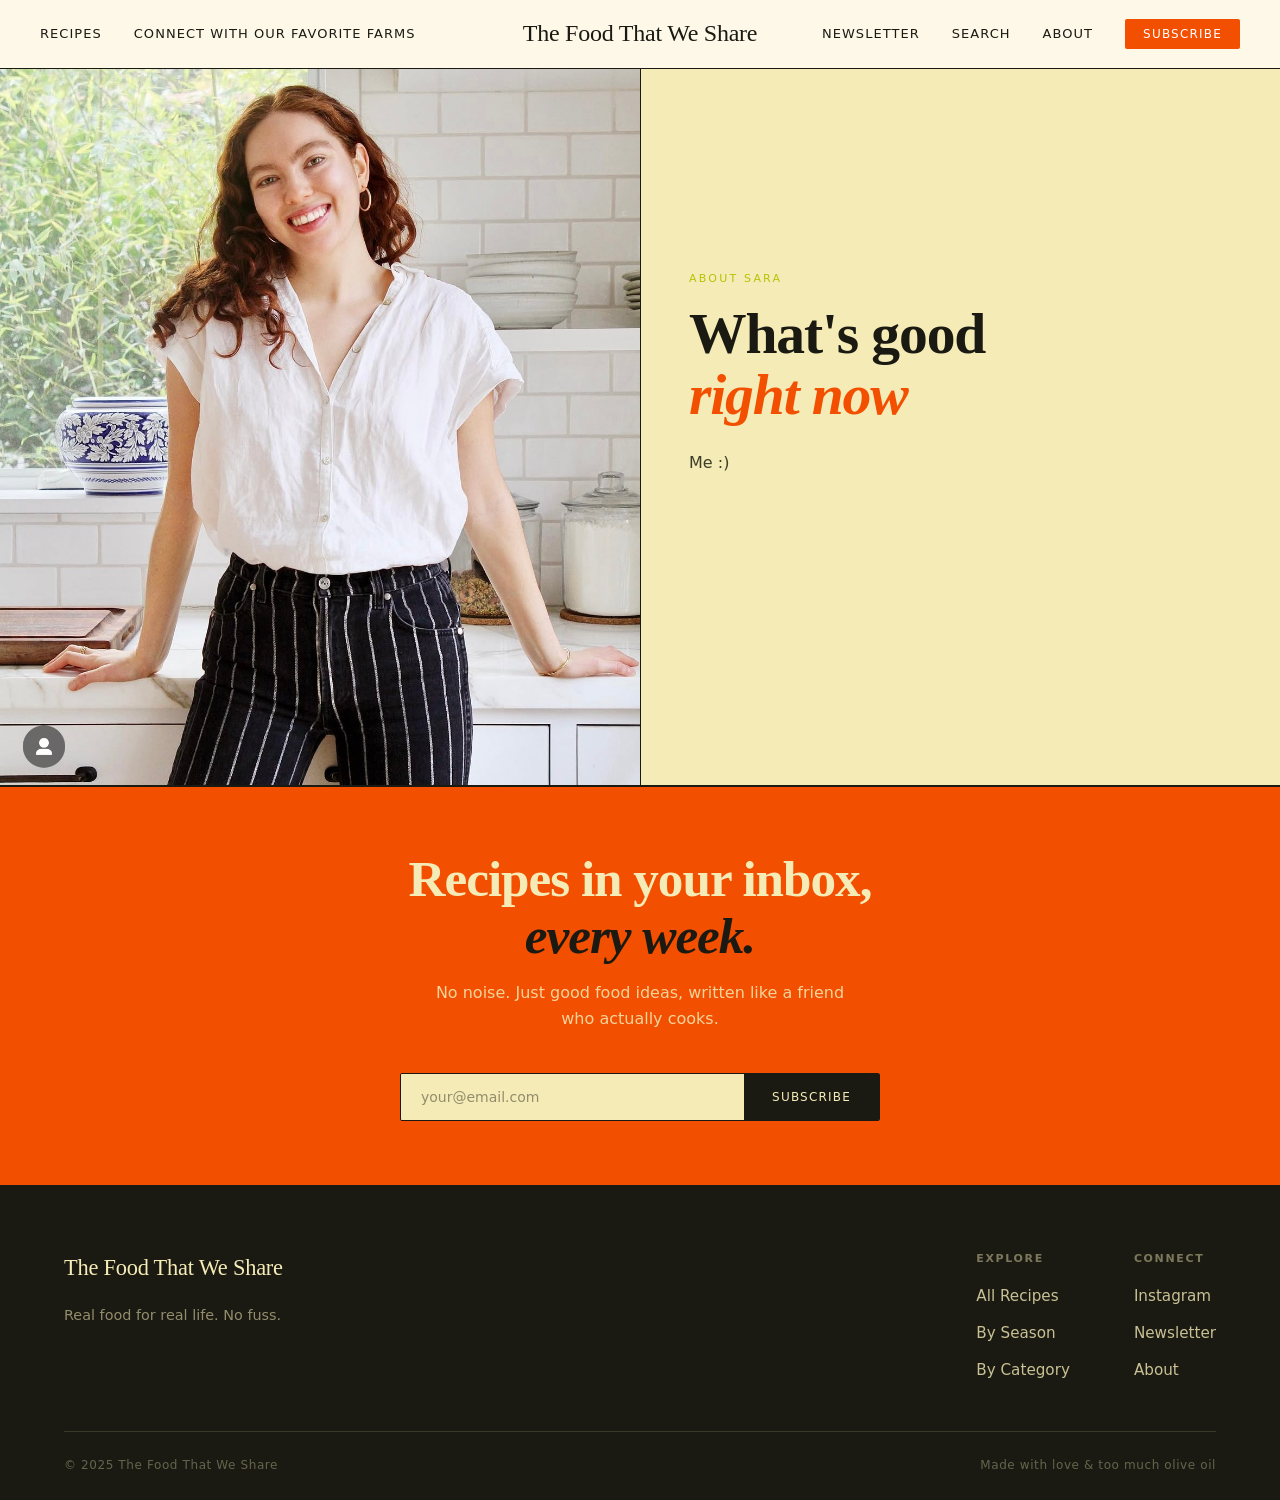
==== about.html @ ee9a9d4e "adding pictures and about page" ====
<!DOCTYPE html>
<html lang="en">
<head>
  <meta charset="UTF-8" />
  <meta name="viewport" content="width=device-width, initial-scale=1.0" />
  <title>The Food That We Share</title>
  <link rel="stylesheet" href="css/style.css" />
  <link rel="preconnect" href="https://fonts.googleapis.com" />
  <link rel="preconnect" href="https://fonts.gstatic.com" crossorigin />
  <link href="https://fonts.googleapis.com/css2?family=Playfair+Display:ital,wght@0,700;0,900;1,700;1,900&family=DM+Sans:wght@300;400;500&display=swap" rel="stylesheet" />
</head>
<body>

  <!-- NAV -->
  <header class="site-header" id="site-header">
    <div class="header-inner">
      <nav class="nav-left">
        <a href="#">Recipes</a>
        <a href="#">Connect with our favorite farms</a>
      </nav>
      <div class="mobile-svg">
        <svg width="24" height="25" viewBox="0 0 24 25" fill="none" xmlns="http://www.w3.org/2000/svg">
          <circle cx="11" cy="11.5" r="8" stroke="#290A08" stroke-width="1.2"></circle>
          <path d="M16.5 17L21.5 22" stroke="#290A08" stroke-width="1.2"></path>
        </svg>
      </div>
      <a href="index.html" class="logo">The Food That We Share</a>
      <nav class="nav-right">
        <a href="#">Newsletter</a>
        <a href="#">Search</a>
        <a href="#">About</a>
        <button class="btn-subscribe">Subscribe</button>
      </nav>
      <button class="burger" id="burger" aria-label="Open menu">
        <span></span><span></span><span></span>
      </button>
    </div>
    <!-- Mobile menu -->
    <div class="mobile-menu" id="mobile-menu">
      <a href="#">Recipes</a>
      <a href="#">Our partners</a>
      <a href="#">Newsletter</a>
      <a href="#">Shop</a>
      <a href="#">About</a>
      <a href="#" class="mobile-subscribe">Subscribe</a>
    </div>
  </header>

  <main>
    <!-- FULL-BLEED BANNER -->
    <section class="banner-split">
      <div class="banner-image">
        <img
          src="photos/about.PNG"
        />
      </div>
      <div class="banner-text">
        <span class="banner-eyebrow">About Sara</span>
        <h2 class="banner-heading">What's good<br /><em>right now</em></h2>
        <p>Me :)</p>
      </div>
    </section>

    <!-- NEWSLETTER BAND -->
    <section class="newsletter-band">
      <h2>Recipes in your inbox,<br /><em>every week.</em></h2>
      <p>No noise. Just good food ideas, written like a friend who actually cooks.</p>
      <div class="newsletter-form">
        <input type="email" placeholder="your@email.com" aria-label="Email address" />
        <button type="button">Subscribe</button>
      </div>
    </section>

  </main>

  <!-- FOOTER -->
  <footer class="site-footer">
    <div class="footer-inner">
      <div class="footer-brand">
        <a href="index.html" class="logo footer-logo">The Food That We Share</a>
        <p>Real food for real life. No fuss.</p>
      </div>
      <nav class="footer-nav">
        <div class="footer-col">
          <strong>Explore</strong>
          <a href="#">All Recipes</a>
          <a href="#">By Season</a>
          <a href="#">By Category</a>
        </div>
        <div class="footer-col">
          <strong>Connect</strong>
          <a href="#">Instagram</a>
          <a href="#">Newsletter</a>
          <a href="#">About</a>
        </div>
      </nav>
    </div>
    <div class="footer-bottom">
      <span>© 2025 The Food That We Share</span>
      <span>Made with love &amp; too much olive oil</span>
    </div>
  </footer>

  <script src="js/main.js"></script>
</body>
</html>
---- css/style.css ----
/* ============================================
   THE HUNGRY TABLE — Main Stylesheet
   ============================================ */

/* --- CSS Variables --- */
:root {
  --cream:   #f5ebb6;
  --green:   #b3c403;
  --orange:  #f34f00;
  --dark:    #1a1a12;
  --mid:     #3d3d28;
  --light:   #fdf8e8;

  --ff-display: 'Garamond', Georgia, serif;
  --ff-body:    'Garamond', system-ui, sans-serif;

  --header-h: 68px;
  --transition: 0.25s ease;
  --radius: 2px;
}

/* --- Reset & Base --- */
*, *::before, *::after { box-sizing: border-box; margin: 0; padding: 0; }

html { scroll-behavior: smooth; }

body {
  background: var(--light);
  color: var(--dark);
  font-family: var(--ff-body);
  font-size: 17px;
  line-height: 1.65;
  -webkit-font-smoothing: antialiased;
  overflow-x: hidden;
}

img { display: block; width: 100%; height: 100%; object-fit: cover; }
a { color: inherit; text-decoration: none; }

/* ============================================
   HEADER / NAV
   ============================================ */
.site-header {
  position: fixed;
  top: 0; left: 0; right: 0;
  z-index: 100;
  background: var(--light);
  border-bottom: 1.5px solid var(--dark);
  transition: background var(--transition), box-shadow var(--transition);
  transform: translateY(-100%);
  transition: transform 0.3s ease;
}

.site-header.scrolled {
  box-shadow: 0 2px 16px rgba(0,0,0,0.08);
}

.header-inner {
  display: grid;
  grid-template-columns: 1fr auto 1fr;
  align-items: center;
  height: var(--header-h);
  padding: 0 2.5rem;
  max-width: 100%;
}

.nav-left, .nav-right {
  display: flex;
  align-items: center;
  gap: 2rem;
}

.mobile-svg {
  display: none;
  flex-direction: column;
  gap: 5px;
  background: none;
  border: none;
  cursor: pointer;
  padding: 4px;
  grid-column: 1;
  justify-self: left;
}

.nav-right { justify-content: flex-end; }

.nav-left a, .nav-right a {
  font-family: var(--ff-body);
  font-size: 13px;
  font-weight: 500;
  letter-spacing: 0.08em;
  text-transform: uppercase;
  color: var(--dark);
  transition: color var(--transition);
}

.nav-left a:hover, .nav-right a:hover { color: var(--orange); }

.logo {
  font-family: var(--ff-display);
  font-size: clamp(1.1rem, 2vw, 1.5rem);
  font-weight: 400;
  color: var(--dark);
  letter-spacing: -0.01em;
  text-align: center;
  white-space: nowrap;
}

.btn-subscribe {
  background: var(--orange);
  color: white;
  border: none;
  font-family: var(--ff-body);
  font-size: 12px;
  font-weight: 500;
  letter-spacing: 0.1em;
  text-transform: uppercase;
  padding: 8px 18px;
  cursor: pointer;
  border-radius: var(--radius);
  transition: background var(--transition), transform var(--transition);
}

.btn-subscribe:hover {
  background: var(--dark);
  transform: translateY(-1px);
}

/* Burger */
.burger {
  display: none;
  flex-direction: column;
  gap: 5px;
  background: none;
  border: none;
  cursor: pointer;
  padding: 4px;
  grid-column: 3;
  justify-self: end;
}

.burger span {
  display: block;
  width: 24px;
  height: 2px;
  background: var(--dark);
  transition: transform var(--transition), opacity var(--transition);
}

.burger.open span:nth-child(1) { transform: translateY(7px) rotate(45deg); }
.burger.open span:nth-child(2) { opacity: 0; }
.burger.open span:nth-child(3) { transform: translateY(-7px) rotate(-45deg); }

/* Mobile menu */
.mobile-menu {
  display: none;
  flex-direction: column;
  padding: 1.5rem 2.5rem 2rem;
  border-top: 1.5px solid var(--dark);
  gap: 1.25rem;
}

.mobile-menu a {
  font-family: var(--ff-body);
  font-size: 14px;
  font-weight: 500;
  letter-spacing: 0.08em;
  text-transform: uppercase;
}

.mobile-menu.open { display: flex; }

.mobile-subscribe {
  margin-top: 0.5rem;
  background: var(--orange);
  color: white !important;
  padding: 10px 20px;
  text-align: center;
  border-radius: var(--radius);
}

/* ============================================
   HERO
   ============================================ */
.hero {
  display: flex;
  flex-direction: column; /* Stacks items vertically so they don't break side-by-side */
  justify-content: flex-end; /* Pushes content to the bottom */
  align-items: center; /* Centers horizontally */
  
  height: 50vh;
  min-height: 100px;
  margin-top: var(--header-h);
  padding-bottom: 5vh; /* Adjust this value to hit the "bottom third" sweet spot */
  padding-top: 10vh;        /* Pushes the H1 down further from the header */
  
  position: relative;
  overflow: hidden;
}

/* .hero-image-wrap {
  position: absolute;
  inset: 0;
}

.hero-img {
  width: 100%;
  height: 100%;
  object-fit: cover;
  transform-origin: center;
  animation: heroZoom 14s ease-out forwards;
}

@keyframes heroZoom {
  from { transform: scale(1.06); }
  to   { transform: scale(1); }
}

.hero-overlay {
  position: absolute;
  inset: 0;
  background: linear-gradient(
    to top,
    rgba(26,26,18,0.78) 0%,
    rgba(26,26,18,0.25) 45%,
    transparent 100%
  );
}

.hero-text {
  position: relative;
  z-index: 2;
  padding: 0 4rem 5rem;
  max-width: 780px;
  animation: fadeUp 0.9s 0.3s ease both;
} */

@keyframes fadeUp {
  from { opacity: 0; transform: translateY(28px); }
  to   { opacity: 1; transform: translateY(0); }
}

/* .hero-label {
  display: inline-block;
  font-family: var(--ff-body);
  font-size: 11px;
  font-weight: 500;
  letter-spacing: 0.2em;
  text-transform: uppercase;
  color: var(--green);
  margin-bottom: 1rem;
} */

.hero-title {
  font-family: var(--ff-display);
  text-align: center;
  font-size: clamp(3rem, 7vw, 6rem);
  line-height: 1.0;
  font-weight: 400;
  color: var(--mid);
  place-items: center;
  height: 100vh;
  margin-bottom: 1.25rem;
}

/* .hero-title em {
  font-style: italic;
  color: var(--green);
} */

/* .hero-desc {
  font-size: 1rem;
  color: rgba(245,235,182,0.82);
  max-width: 500px;
  margin-bottom: 2rem;
  line-height: 1.7;
} */

/* ============================================
   BUTTONS
   ============================================ */
.btn-primary {
  display: inline-block;
  background: var(--orange);
  color: white;
  font-family: var(--ff-body);
  font-size: 13px;
  font-weight: 500;
  letter-spacing: 0.08em;
  text-transform: uppercase;
  padding: 14px 32px;
  border-radius: var(--radius);
  transition: background var(--transition), transform var(--transition);
}

.btn-primary:hover {
  background: var(--green);
  color: var(--dark);
  transform: translateY(-2px);
}

.btn-dark {
  background: var(--dark);
}

.btn-dark:hover {
  background: var(--orange);
  color: white;
}

/* ============================================
   TICKER / MARQUEE
   ============================================ */
.ticker-wrap {
  background: var(--green);
  overflow: hidden;
  border-top: 1.5px solid var(--dark);
  border-bottom: 1.5px solid var(--dark);
  padding: 10px 0;
}

.ticker-track {
  display: flex;
  gap: 0;
  white-space: nowrap;
  animation: ticker 28s linear infinite;
}

.ticker-track span {
  font-family: var(--ff-display);
  font-style: italic;
  font-size: 1rem;
  color: var(--dark);
  padding: 0 2rem;
}

.ticker-track .dot {
  font-style: normal;
  padding: 0;
  font-size: 0.6rem;
  align-self: center;
  opacity: 0.6;
}

@keyframes ticker {
  from { transform: translateX(0); }
  to   { transform: translateX(-50%); }
}

/* ============================================
   SECTION HEADERS
   ============================================ */
.section-header {
  display: flex;
  align-items: baseline;
  justify-content: space-between;
  padding: 0 0 2rem;
}

.section-title {
  font-family: var(--ff-display);
  font-size: clamp(2.2rem, 4vw, 3.5rem);
  font-weight: 300;
  font-style: italic;
  color: var(--dark);
  letter-spacing: 0.05em;
}

.see-all {
  font-size: 13px;
  font-weight: 500;
  letter-spacing: 0.08em;
  text-transform: uppercase;
  color: var(--orange);
  transition: color var(--transition);
}

.see-all:hover { color: var(--dark); }

/* ============================================
   FEATURED GRID
   ============================================ */
.featured-grid {
  padding: 5rem 4rem;
  max-width: 100%;
}

.grid-layout {
  display: grid;
  grid-template-columns: 3fr 2fr;
  gap: 2px;
  border: 1.5px solid var(--dark);
}

/* Cards — shared */
.card {
  position: relative;
  overflow: hidden;
  background: var(--cream);
}

.card-img-link {
  display: block;
  overflow: hidden;
}

.card-img {
  transition: transform 0.6s cubic-bezier(0.25,0.46,0.45,0.94);
}

.card-img-link:hover .card-img {
  transform: scale(1.04);
}

.card-body {
  padding: 1.5rem;
}

.card-tag {
  display: inline-block;
  font-size: 11px;
  font-weight: 500;
  letter-spacing: 0.15em;
  text-transform: uppercase;
  color: var(--orange);
  margin-bottom: 0.6rem;
}

.card-title {
  font-family: var(--ff-display);
  font-weight: 700;
  color: var(--dark);
  line-height: 1.2;
}

.card-title a:hover { color: var(--orange); }

.card-desc {
  font-size: 0.9rem;
  color: var(--mid);
  margin-top: 0.6rem;
  line-height: 1.65;
}

/* Big card */
.card--big .card-img-link {
  height: 520px;
}

.card--big .card-title {
  font-size: clamp(1.3rem, 2.2vw, 1.9rem);
}

/* Small cards column */
.small-cards {
  display: flex;
  flex-direction: column;
  gap: 0;
  border-left: 1.5px solid var(--dark);
}

.card--small {
  flex: 1;
  display: flex;
  flex-direction: row;
  border-bottom: 1.5px solid var(--dark);
}

.card--small:last-child { border-bottom: none; }

.card--small .card-img-link {
  width: 130px;
  min-width: 130px;
  height: auto;
  flex-shrink: 0;
}

.card--small .card-body {
  padding: 1.25rem;
  display: flex;
  flex-direction: column;
  justify-content: center;
}

.card--small .card-title {
  font-size: 1rem;
}

/* ============================================
   BANNER SPLIT
   ============================================ */
.banner-split {
  display: grid;
  grid-template-columns: 1fr 1fr;
  min-height: 520px;
  border-top: 1.5px solid var(--dark);
  border-bottom: 1.5px solid var(--dark);
}

.banner-image {
  overflow: hidden;
}

.banner-image img {
  height: 100%;
  transition: transform 0.8s ease;
}

.banner-split:hover .banner-image img {
  transform: scale(1.03);
}

.banner-text {
  background: var(--cream);
  padding: 5rem;
  display: flex;
  flex-direction: column;
  justify-content: center;
  border-left: 1.5px solid var(--dark);
}

.banner-eyebrow {
  font-size: 11px;
  font-weight: 500;
  letter-spacing: 0.2em;
  text-transform: uppercase;
  color: var(--green);
  margin-bottom: 1rem;
}

.banner-heading {
  font-family: var(--ff-display);
  font-size: clamp(2.5rem, 4.5vw, 4rem);
  font-weight: 900;
  line-height: 1.05;
  letter-spacing: -0.02em;
  color: var(--dark);
  margin-bottom: 1.5rem;
}

.banner-heading em {
  font-style: italic;
  color: var(--orange);
}

.banner-text p {
  font-size: 1rem;
  color: var(--mid);
  max-width: 400px;
  margin-bottom: 2.5rem;
  line-height: 1.7;
}

/* ============================================
   MORE RECIPES ROW
   ============================================ */
.more-recipes {
  padding: 5rem 4rem;
}

.row-cards {
  display: grid;
  grid-template-columns: repeat(4, 1fr);
  gap: 0;
  border: 1.5px solid var(--dark);
}

.row-card {
  padding: 0 0 1.5rem;
  border-right: 1.5px solid var(--dark);
  overflow: hidden;
}

.row-card:last-child { border-right: none; }

.row-card-img-wrap {
  height: 280px;
  overflow: hidden;
  margin-bottom: 1.25rem;
}

.row-card-img-wrap img {
  transition: transform 0.6s cubic-bezier(0.25,0.46,0.45,0.94);
}

.row-card:hover .row-card-img-wrap img { transform: scale(1.05); }

.row-card .card-tag {
  display: block;
  padding: 0 1.25rem 0.4rem;
}

.row-card-title {
  font-family: var(--ff-display);
  font-size: 1.1rem;
  font-weight: 700;
  line-height: 1.25;
  padding: 0 1.25rem;
}

.row-card-title a:hover { color: var(--orange); }

/* ============================================
   NEWSLETTER BAND
   ============================================ */
.newsletter-band {
  background: var(--orange);
  padding: 6rem 4rem;
  text-align: center;
  border-top: 1.5px solid var(--dark);
  border-bottom: 1.5px solid var(--dark);
}

.newsletter-band h2 {
  font-family: var(--ff-display);
  font-size: clamp(2rem, 4vw, 3.5rem);
  font-weight: 900;
  line-height: 1.1;
  color: var(--cream);
  letter-spacing: -0.02em;
  margin-bottom: 1rem;
}

.newsletter-band h2 em {
  color: var(--dark);
}

.newsletter-band p {
  color: rgba(245,235,182,0.85);
  max-width: 440px;
  margin: 0 auto 2.5rem;
  font-size: 1rem;
}

.newsletter-form {
  display: flex;
  justify-content: center;
  gap: 0;
  max-width: 480px;
  margin: 0 auto;
  border: 1.5px solid var(--dark);
  border-radius: var(--radius);
  overflow: hidden;
}

.newsletter-form input {
  flex: 1;
  padding: 15px 20px;
  font-family: var(--ff-body);
  font-size: 14px;
  background: var(--cream);
  border: none;
  outline: none;
  color: var(--dark);
}

.newsletter-form input::placeholder { color: rgba(26,26,18,0.45); }

.newsletter-form button {
  background: var(--dark);
  color: var(--cream);
  border: none;
  font-family: var(--ff-body);
  font-size: 12px;
  font-weight: 500;
  letter-spacing: 0.1em;
  text-transform: uppercase;
  padding: 0 28px;
  cursor: pointer;
  transition: background var(--transition);
  white-space: nowrap;
}

.newsletter-form button:hover { background: var(--green); color: var(--dark); }

/* ============================================
   FOOTER
   ============================================ */
.site-footer {
  background: var(--dark);
  color: var(--cream);
  padding: 4rem 4rem 0;
}

.footer-inner {
  display: flex;
  justify-content: space-between;
  align-items: flex-start;
  padding-bottom: 3rem;
  border-bottom: 1px solid rgba(245,235,182,0.15);
  gap: 3rem;
}

.footer-logo {
  font-size: 1.4rem;
  display: block;
  margin-bottom: 1rem;
  color: var(--cream) !important;
}

.footer-brand p {
  font-size: 0.9rem;
  opacity: 0.55;
  max-width: 220px;
  line-height: 1.7;
}

.footer-nav {
  display: flex;
  gap: 4rem;
}

.footer-col {
  display: flex;
  flex-direction: column;
  gap: 0.75rem;
}

.footer-col strong {
  font-size: 11px;
  letter-spacing: 0.15em;
  text-transform: uppercase;
  opacity: 0.45;
  margin-bottom: 0.25rem;
}

.footer-col a {
  font-size: 0.95rem;
  opacity: 0.8;
  transition: opacity var(--transition), color var(--transition);
}

.footer-col a:hover { opacity: 1; color: var(--green); }

.footer-bottom {
  display: flex;
  justify-content: space-between;
  padding: 1.5rem 0;
  font-size: 12px;
  opacity: 0.35;
  letter-spacing: 0.05em;
}

/* ============================================
   RESPONSIVE
   ============================================ */
@media (max-width: 1300px) {
  .featured-grid { padding: 4rem 2rem; }
  .more-recipes, .newsletter-band { padding: 4rem 2rem; }
  .banner-text { padding: 3rem; }
  .row-cards { grid-template-columns: repeat(2, 1fr); }
  .row-card:nth-child(2) { border-right: none; }
  .row-card:nth-child(3) { border-top: 1.5px solid var(--dark); }
  .row-card:nth-child(4) { border-top: 1.5px solid var(--dark); }
}

@media (max-width: 1200px) {
  :root { --header-h: 60px; }

  .nav-left, .nav-right { display: none; }
  .burger { display: flex; }

  .mobile-svg {
    display: flex;
  }

  .header-inner {
    grid-template-columns: auto 1fr auto;
    padding: 0 1.5rem;
  }

  .logo { grid-column: 2; display:flex; justify-content: center; align-items: center; }

  .grid-layout { grid-template-columns: 1fr; }
  .small-cards { border-left: none; border-top: 1.5px solid var(--dark); }
  .card--small { flex-direction: column; border-right: none; }
  .card--small .card-img-link { width: 100%; height: 200px; }

  .banner-split { grid-template-columns: 1fr; }
  .banner-image { height: 360px; }
  .banner-text { border-left: none; border-top: 1.5px solid var(--dark); padding: 3rem 2rem; }

  .hero-text { padding: 0 2rem 4rem; }
  .featured-grid { padding: 3rem 1.5rem; }
  .more-recipes { padding: 3rem 1.5rem; }
  .newsletter-band { padding: 4rem 1.5rem; }
  .site-footer { padding: 3rem 1.5rem 0; }
  .footer-inner { flex-direction: column; gap: 2rem; }
}

@media (max-width: 600px) {
  .row-cards { grid-template-columns: 1fr; }
  .row-card { border-right: none; border-bottom: 1.5px solid var(--dark); }
  .row-card:last-child { border-bottom: none; }
  .row-card:nth-child(n) { border-top: none; border-right: none; }
  .newsletter-form { flex-direction: column; }
  .newsletter-form button { padding: 14px; }
  .footer-nav { flex-direction: column; gap: 2rem; }
  .footer-bottom { flex-direction: column; gap: 0.5rem; }
}

/* Print recipe */
@media print {
  .site-header, .site-footer, .more-recipes, .btn-print { display: none !important; }
  .recipe-main { margin-top: 0; }
}
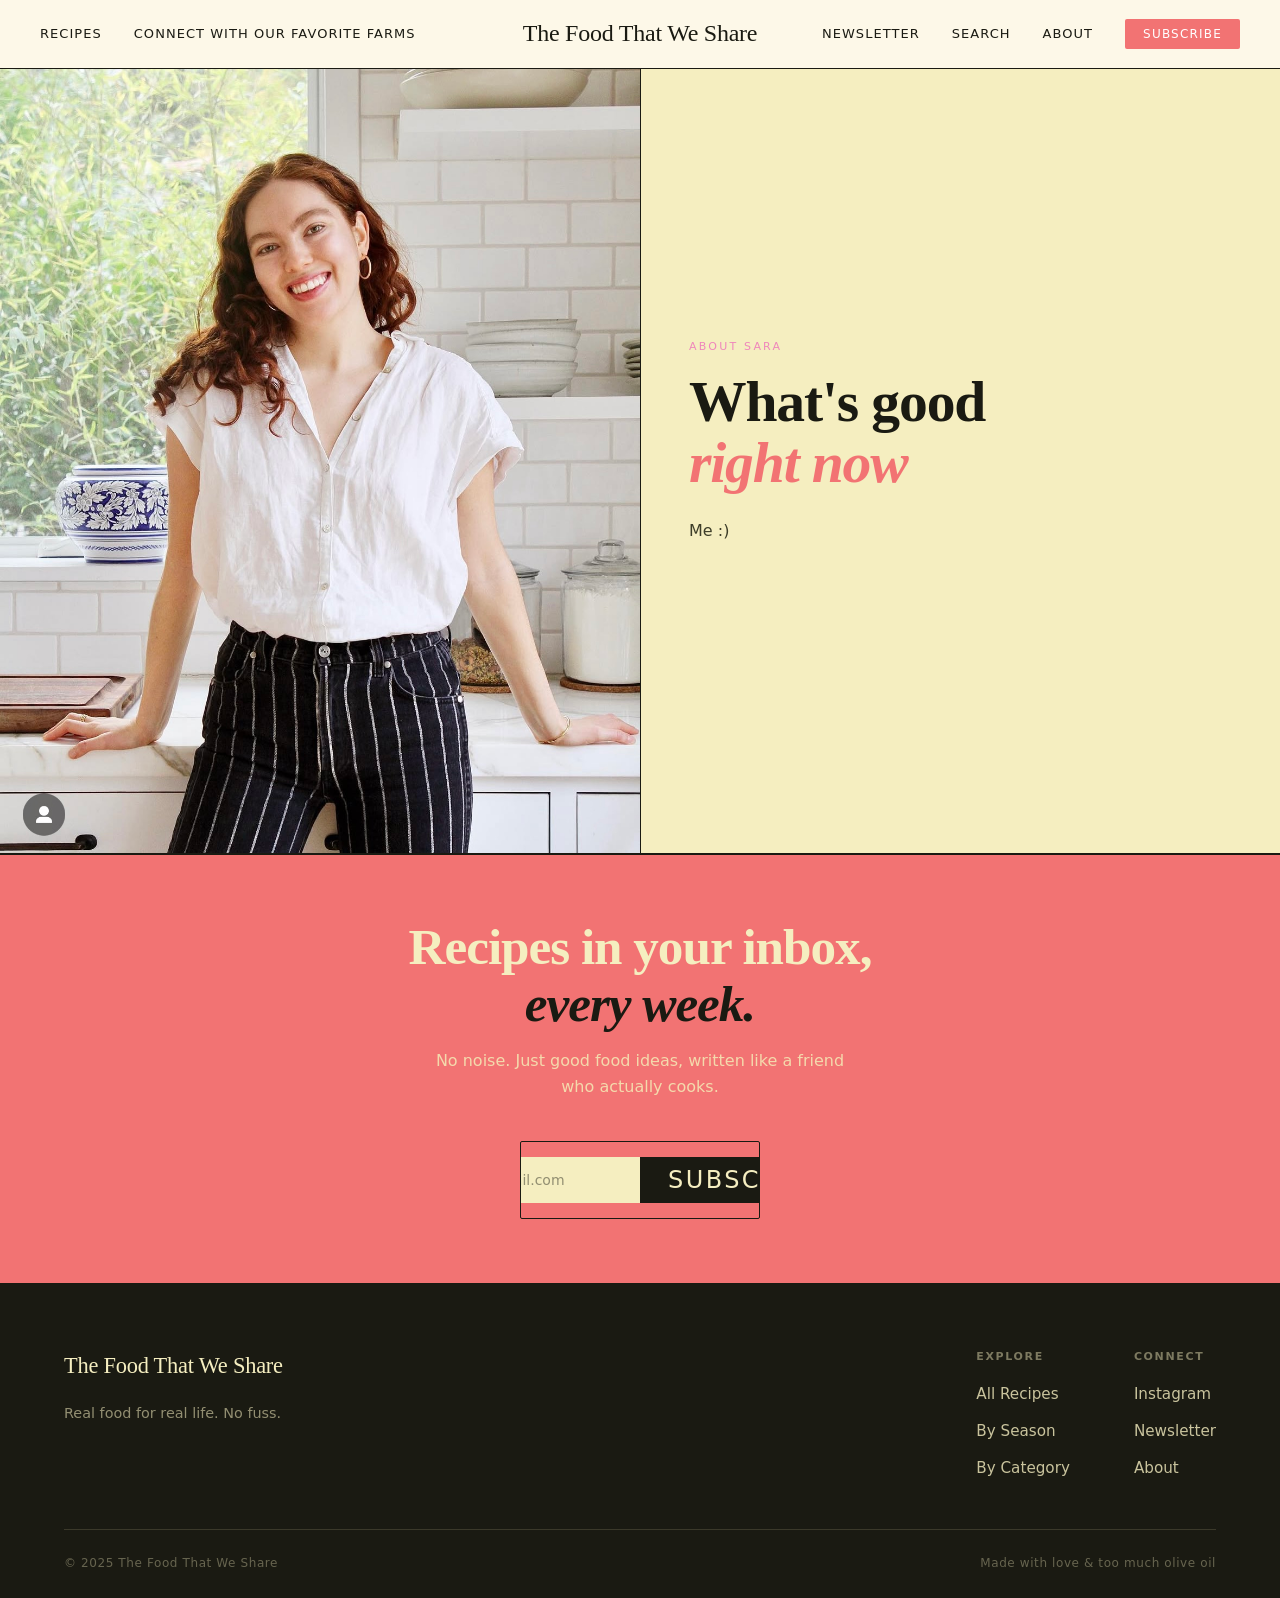
==== commit 6fcf968b: "minor changes" ====
--- a/about.html
+++ b/about.html
@@ -28,7 +28,7 @@
       <nav class="nav-right">
         <a href="#">Newsletter</a>
         <a href="#">Search</a>
-        <a href="#">About</a>
+        <a href="about.html">About</a>
         <button class="btn-subscribe">Subscribe</button>
       </nav>
       <button class="burger" id="burger" aria-label="Open menu">
@@ -41,7 +41,7 @@
       <a href="#">Our partners</a>
       <a href="#">Newsletter</a>
       <a href="#">Shop</a>
-      <a href="#">About</a>
+      <a href="about.html">About</a>
       <a href="#" class="mobile-subscribe">Subscribe</a>
     </div>
   </header>
--- a/css/style.css
+++ b/css/style.css
@@ -4,9 +4,9 @@
 
 /* --- CSS Variables --- */
 :root {
-  --cream:   #f5ebb6;
-  --green:   #b3c403;
-  --orange:  #f34f00;
+  --cream:   #f5eec0;
+  --green:   #ef86bb;
+  --orange:  #f27373;
   --dark:    #1a1a12;
   --mid:     #3d3d28;
   --light:   #fdf8e8;
@@ -41,19 +41,17 @@
    HEADER / NAV
    ============================================ */
 .site-header {
-  position: fixed;
-  top: 0; left: 0; right: 0;
+  position: sticky;
+  top: 0; 
+  left: 0; 
+  right: 0;
   z-index: 100;
   background: var(--light);
-  border-bottom: 1.5px solid var(--dark);
-  transition: background var(--transition), box-shadow var(--transition);
-  transform: translateY(-100%);
+  /* border-bottom: 1.5px solid var(--dark); */
+  transform: translateY(0); 
   transition: transform 0.3s ease;
 }
 
-.site-header.scrolled {
-  box-shadow: 0 2px 16px rgba(0,0,0,0.08);
-}
 
 .header-inner {
   display: grid;
@@ -198,58 +196,11 @@
   overflow: hidden;
 }
 
-/* .hero-image-wrap {
-  position: absolute;
-  inset: 0;
-}
-
-.hero-img {
-  width: 100%;
-  height: 100%;
-  object-fit: cover;
-  transform-origin: center;
-  animation: heroZoom 14s ease-out forwards;
-}
-
-@keyframes heroZoom {
-  from { transform: scale(1.06); }
-  to   { transform: scale(1); }
-}
-
-.hero-overlay {
-  position: absolute;
-  inset: 0;
-  background: linear-gradient(
-    to top,
-    rgba(26,26,18,0.78) 0%,
-    rgba(26,26,18,0.25) 45%,
-    transparent 100%
-  );
-}
-
-.hero-text {
-  position: relative;
-  z-index: 2;
-  padding: 0 4rem 5rem;
-  max-width: 780px;
-  animation: fadeUp 0.9s 0.3s ease both;
-} */
-
-@keyframes fadeUp {
+/* @keyframes fadeUp {
   from { opacity: 0; transform: translateY(28px); }
   to   { opacity: 1; transform: translateY(0); }
-}
-
-/* .hero-label {
-  display: inline-block;
-  font-family: var(--ff-body);
-  font-size: 11px;
-  font-weight: 500;
-  letter-spacing: 0.2em;
-  text-transform: uppercase;
-  color: var(--green);
-  margin-bottom: 1rem;
 } */
+
 
 .hero-title {
   font-family: var(--ff-display);
@@ -260,21 +211,11 @@
   color: var(--mid);
   place-items: center;
   height: 100vh;
+  padding-left: 5%;
+  padding-right: 5%;
   margin-bottom: 1.25rem;
 }
 
-/* .hero-title em {
-  font-style: italic;
-  color: var(--green);
-} */
-
-/* .hero-desc {
-  font-size: 1rem;
-  color: rgba(245,235,182,0.82);
-  max-width: 500px;
-  margin-bottom: 2rem;
-  line-height: 1.7;
-} */
 
 /* ============================================
    BUTTONS
@@ -309,45 +250,6 @@
 }
 
 /* ============================================
-   TICKER / MARQUEE
-   ============================================ */
-.ticker-wrap {
-  background: var(--green);
-  overflow: hidden;
-  border-top: 1.5px solid var(--dark);
-  border-bottom: 1.5px solid var(--dark);
-  padding: 10px 0;
-}
-
-.ticker-track {
-  display: flex;
-  gap: 0;
-  white-space: nowrap;
-  animation: ticker 28s linear infinite;
-}
-
-.ticker-track span {
-  font-family: var(--ff-display);
-  font-style: italic;
-  font-size: 1rem;
-  color: var(--dark);
-  padding: 0 2rem;
-}
-
-.ticker-track .dot {
-  font-style: normal;
-  padding: 0;
-  font-size: 0.6rem;
-  align-self: center;
-  opacity: 0.6;
-}
-
-@keyframes ticker {
-  from { transform: translateX(0); }
-  to   { transform: translateX(-50%); }
-}
-
-/* ============================================
    SECTION HEADERS
    ============================================ */
 .section-header {
@@ -389,14 +291,14 @@
   display: grid;
   grid-template-columns: 3fr 2fr;
   gap: 2px;
-  border: 1.5px solid var(--dark);
+  /* border: 1.5px solid var(--dark); */
 }
 
 /* Cards — shared */
 .card {
   position: relative;
   overflow: hidden;
-  background: var(--cream);
+  /* background: var(--cream); */
 }
 
 .card-img-link {
@@ -445,6 +347,7 @@
 /* Big card */
 .card--big .card-img-link {
   height: 520px;
+  margin: 10px;
 }
 
 .card--big .card-title {
@@ -456,14 +359,15 @@
   display: flex;
   flex-direction: column;
   gap: 0;
-  border-left: 1.5px solid var(--dark);
+  /* border-left: 1.5px solid var(--dark); */
 }
 
 .card--small {
   flex: 1;
   display: flex;
   flex-direction: row;
-  border-bottom: 1.5px solid var(--dark);
+  /* border-bottom: 1.5px solid var(--dark); */
+  gap: 5;
 }
 
 .card--small:last-child { border-bottom: none; }
@@ -473,10 +377,11 @@
   min-width: 130px;
   height: auto;
   flex-shrink: 0;
+  margin: 10px;
 }
 
 .card--small .card-body {
-  padding: 1.25rem;
+  /* padding: 1.25rem; */
   display: flex;
   flex-direction: column;
   justify-content: center;
@@ -561,17 +466,15 @@
 .row-cards {
   display: grid;
   grid-template-columns: repeat(4, 1fr);
-  gap: 0;
-  border: 1.5px solid var(--dark);
+  gap: 5px;
+  /* border: 1.5px solid var(--dark); */
 }
 
 .row-card {
   padding: 0 0 1.5rem;
-  border-right: 1.5px solid var(--dark);
+  /* border-right: 1.5px solid var(--dark); */
   overflow: hidden;
 }
-
-.row-card:last-child { border-right: none; }
 
 .row-card-img-wrap {
   height: 280px;
@@ -596,6 +499,12 @@
   font-weight: 700;
   line-height: 1.25;
   padding: 0 1.25rem;
+}
+
+.row-card-desc {
+  font-family: var(--ff-display);
+  line-height: 1.25;
+  padding: 1.1rem 1.25rem;
 }
 
 .row-card-title a:hover { color: var(--orange); }
@@ -636,8 +545,9 @@
   display: flex;
   justify-content: center;
   gap: 0;
-  max-width: 480px;
-  margin: 0 auto;
+  padding: 15px 20px;
+  max-width: 240px;
+  margin: auto auto;
   border: 1.5px solid var(--dark);
   border-radius: var(--radius);
   overflow: hidden;
@@ -661,7 +571,7 @@
   color: var(--cream);
   border: none;
   font-family: var(--ff-body);
-  font-size: 12px;
+  font-size: 24px;
   font-weight: 500;
   letter-spacing: 0.1em;
   text-transform: uppercase;
@@ -750,8 +660,8 @@
   .banner-text { padding: 3rem; }
   .row-cards { grid-template-columns: repeat(2, 1fr); }
   .row-card:nth-child(2) { border-right: none; }
-  .row-card:nth-child(3) { border-top: 1.5px solid var(--dark); }
-  .row-card:nth-child(4) { border-top: 1.5px solid var(--dark); }
+  .row-card:nth-child(3) { border-top: none; }
+  .row-card:nth-child(4) { border-top: none; }
 }
 
 @media (max-width: 1200px) {
@@ -790,7 +700,7 @@
 
 @media (max-width: 600px) {
   .row-cards { grid-template-columns: 1fr; }
-  .row-card { border-right: none; border-bottom: 1.5px solid var(--dark); }
+  .row-card { border-right: none; border-bottom: none ; }
   .row-card:last-child { border-bottom: none; }
   .row-card:nth-child(n) { border-top: none; border-right: none; }
   .newsletter-form { flex-direction: column; }
